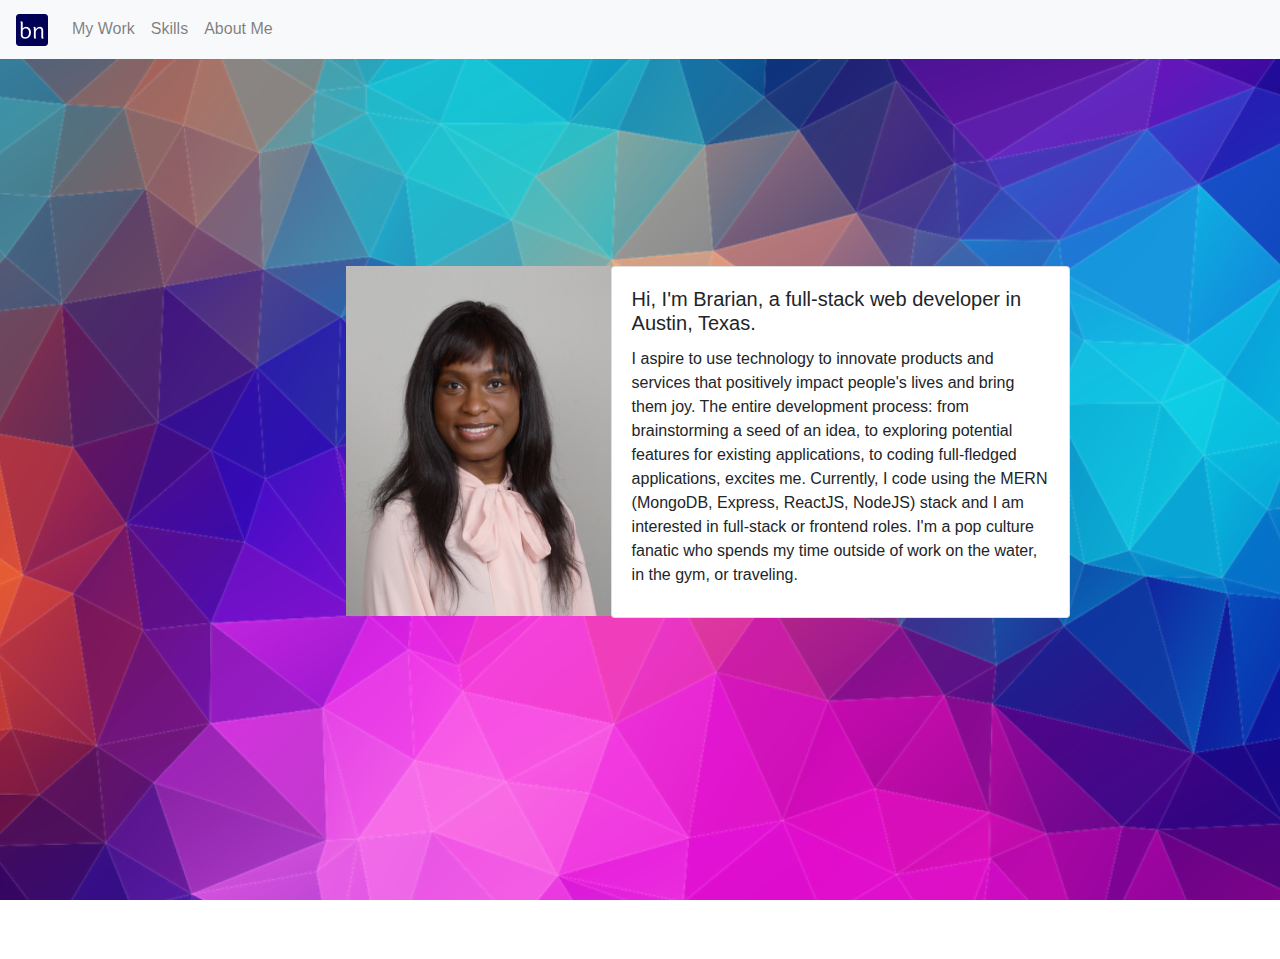
==== aboutme.html @ 0a43a2df "landing page added back in" ====
<!DOCTYPE html>
<!--[if lt IE 7]>      <html class="no-js lt-ie9 lt-ie8 lt-ie7"> <![endif]-->
<!--[if IE 7]>         <html class="no-js lt-ie9 lt-ie8"> <![endif]-->
<!--[if IE 8]>         <html class="no-js lt-ie9"> <![endif]-->
<!--[if gt IE 8]><!-->
<html class="no-js" lang="en">
  <!--<![endif]-->
  <head>
    <meta charset="utf-8" />
    <meta http-equiv="X-UA-Compatible" content="IE=edge" />
    <title></title>
    <meta name="description" content="" />
    <meta
      name="viewport"
      content="width=device-width, initial-scale=1, shrink-to-fit=no"
    />
    <link
      rel="stylesheet"
      href="https://stackpath.bootstrapcdn.com/bootstrap/4.3.1/css/bootstrap.min.css"
      integrity="sha384-ggOyR0iXCbMQv3Xipma34MD+dH/1fQ784/j6cY/iJTQUOhcWr7x9JvoRxT2MZw1T"
      crossorigin="anonymous"
    />
    <link rel="stylesheet" href="landing.css" />
    <link rel="stylesheet" href="aboutme.css" />
  </head>
  <body>
    <!--[if lt IE 7]>
      <p class="browsehappy">
        You are using an <strong>outdated</strong> browser. Please
        <a href="#">upgrade your browser</a> to improve your experience.
      </p>
    <![endif]-->
    <nav class="navbar navbar-expand-lg navbar-light bg-light">
      <a class="navbar-brand" href="/landing.html"
        ><img src="/favicon-32x32.png" width="32" height="32"
      /></a>
      <button
        class="navbar-toggler"
        type="button"
        data-toggle="collapse"
        data-target="#navbarNavAltMarkup"
        aria-controls="navbarNavAltMarkup"
        aria-expanded="false"
        aria-label="Toggle navigation"
      >
        <span class="navbar-toggler-icon"></span>
      </button>
      <div class="collapse navbar-collapse" id="navbarNavAltMarkup">
        <div class="navbar-nav">
          <a class="nav-item nav-link" href="/mywork.html">My Work</a>
          <a class="nav-item nav-link" href="#">Skills</a>
          <a class="nav-item nav-link" href="/aboutme.html">About Me</a>
        </div>
      </div>
    </nav>
    <div class="bc">
      <div class="wrapper">
        <div class="about side">
          <img class="about_pic" src="/_P7.jpeg" />
        </div>

        <div class="card mb-3 side" style="max-width: 730px;">
          <div class="card-body">
            <h5 class="card-title">
              Hi, I'm Brarian, a full-stack web developer in Austin, Texas.
            </h5>
            <p class="card-text">
              I aspire to use technology to innovate products and services that
              positively impact people's lives and bring them joy. The entire
              development process: from brainstorming a seed of an idea, to
              exploring potential features for existing applications, to coding
              full-fledged applications, excites me. Currently, I code using the
              MERN (MongoDB, Express, ReactJS, NodeJS) stack and I am interested
              in full-stack or frontend roles. I'm a pop culture fanatic who
              spends my time outside of work on the water, in the gym, or
              traveling.
            </p>
          </div>
        </div>
      </div>
    </div>
    <script
      src="https://code.jquery.com/jquery-3.3.1.slim.min.js"
      integrity="sha384-q8i/X+965DzO0rT7abK41JStQIAqVgRVzpbzo5smXKp4YfRvH+8abtTE1Pi6jizo"
      crossorigin="anonymous"
    ></script>
    <script
      src="https://cdnjs.cloudflare.com/ajax/libs/popper.js/1.14.7/umd/popper.min.js"
      integrity="sha384-UO2eT0CpHqdSJQ6hJty5KVphtPhzWj9WO1clHTMGa3JDZwrnQq4sF86dIHNDz0W1"
      crossorigin="anonymous"
    ></script>
    <script
      src="https://stackpath.bootstrapcdn.com/bootstrap/4.3.1/js/bootstrap.min.js"
      integrity="sha384-JjSmVgyd0p3pXB1rRibZUAYoIIy6OrQ6VrjIEaFf/nJGzIxFDsf4x0xIM+B07jRM"
      crossorigin="anonymous"
    ></script>
    <script src="" async defer></script>
  </body>
</html>
---- landing.css ----
body,
html {
  height: 100%;
  overflow-y: hidden;
}

.bc {
  width: 100%;
  height: 100%;

  background-image: url(triangles-1430105_1280.png);
  background-position: center;
  background-repeat: no-repeat;
  background-size: cover;
}
.centered,
.centered1 {
  position: absolute;
  top: 50%;
  left: 50%;
  transform: translate(-50%, -50%);
  color: white;
  text-align: center;
}

.centered h1 {
  font-size: 4.5em;
}
h2 {
  font-size: 3.5em;
}

.bottom {
  position: absolute;
  top: 80%;
  left: 50%;
  transform: translate(-50%, -50%);
  color: white;
  text-align: center;
}
---- aboutme.css ----
body {
  position: relative;
  overflow-x: hidden;
}
.card-body {
  height: 350px;
  width: 457px;
}
.card {
  margin-left: auto;
  margin-right: auto;
}
.about {
  text-align: center;
}
.about_pic {
  width: 265px;
  height: 350px;
}
.side {
  float: left;
}

.wrapper {
  position: relative;
  top: 23%;
  left: 27%;
}
.bc {
  width: 100%;
  height: 100%;

  background-image: url(triangles-1430105_1280.png);
  background-position: center;
  background-repeat: no-repeat;
  background-size: cover;
}
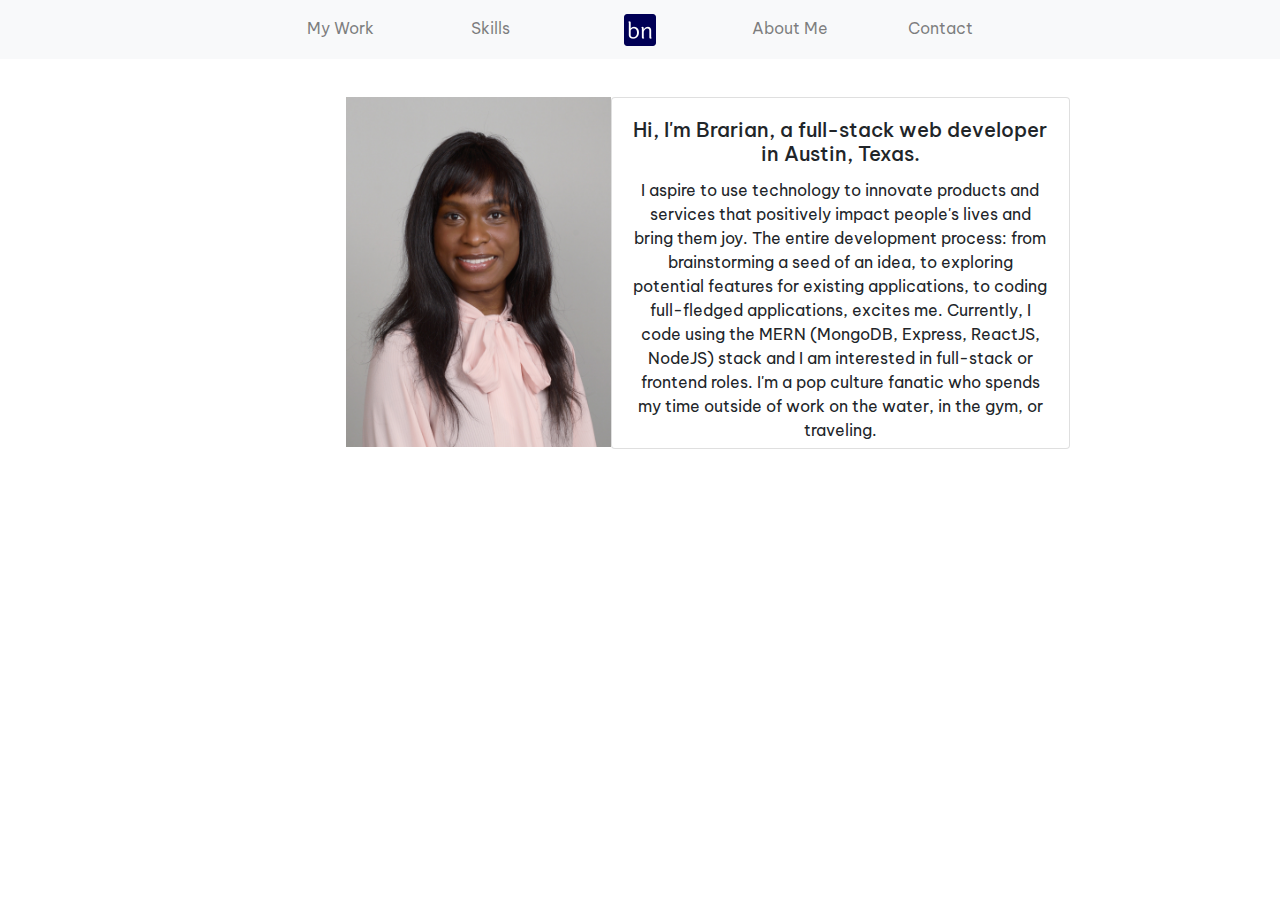
==== commit 95dd53f0: "nav bar moving, text update" ====
--- a/aboutme.html
+++ b/aboutme.html
@@ -20,7 +20,11 @@
       integrity="sha384-ggOyR0iXCbMQv3Xipma34MD+dH/1fQ784/j6cY/iJTQUOhcWr7x9JvoRxT2MZw1T"
       crossorigin="anonymous"
     />
-    <link rel="stylesheet" href="landing.css" />
+    <link
+      href="https://fonts.googleapis.com/css?family=Be+Vietnam&display=swap"
+      rel="stylesheet"
+    />
+    <link rel="stylesheet" href="navbar.css" />
     <link rel="stylesheet" href="aboutme.css" />
   </head>
   <body>
@@ -31,9 +35,6 @@
       </p>
     <![endif]-->
     <nav class="navbar navbar-expand-lg navbar-light bg-light">
-      <a class="navbar-brand" href="/landing.html"
-        ><img src="/favicon-32x32.png" width="32" height="32"
-      /></a>
       <button
         class="navbar-toggler"
         type="button"
@@ -49,7 +50,11 @@
         <div class="navbar-nav">
           <a class="nav-item nav-link" href="/mywork.html">My Work</a>
           <a class="nav-item nav-link" href="#">Skills</a>
+          <a class="navbar-brand" href="/landing.html">
+            <img src="/favicon-32x32.png" width="32" height="32" />
+          </a>
           <a class="nav-item nav-link" href="/aboutme.html">About Me</a>
+          <a class="nav-item nav-link" href="/contact.html">Contact</a>
         </div>
       </div>
     </nav>
--- a/navbar.css
+++ b/navbar.css
@@ -0,0 +1,18 @@
+body {
+  font-family: 'Be Vietnam', sans-serif;
+  text-align: center;
+}
+.collapse {
+  justify-content: center;
+}
+nav a {
+  width: 150px;
+}
+
+.navbar-brand {
+  margin-right: 0;
+}
+
+nav {
+  margin-bottom: 3%;
+}
--- a/aboutme.css
+++ b/aboutme.css
@@ -1,6 +1,7 @@
 body {
   position: relative;
   overflow-x: hidden;
+  font-family: 'Be Vietnam', sans-serif;
 }
 .card-body {
   height: 350px;
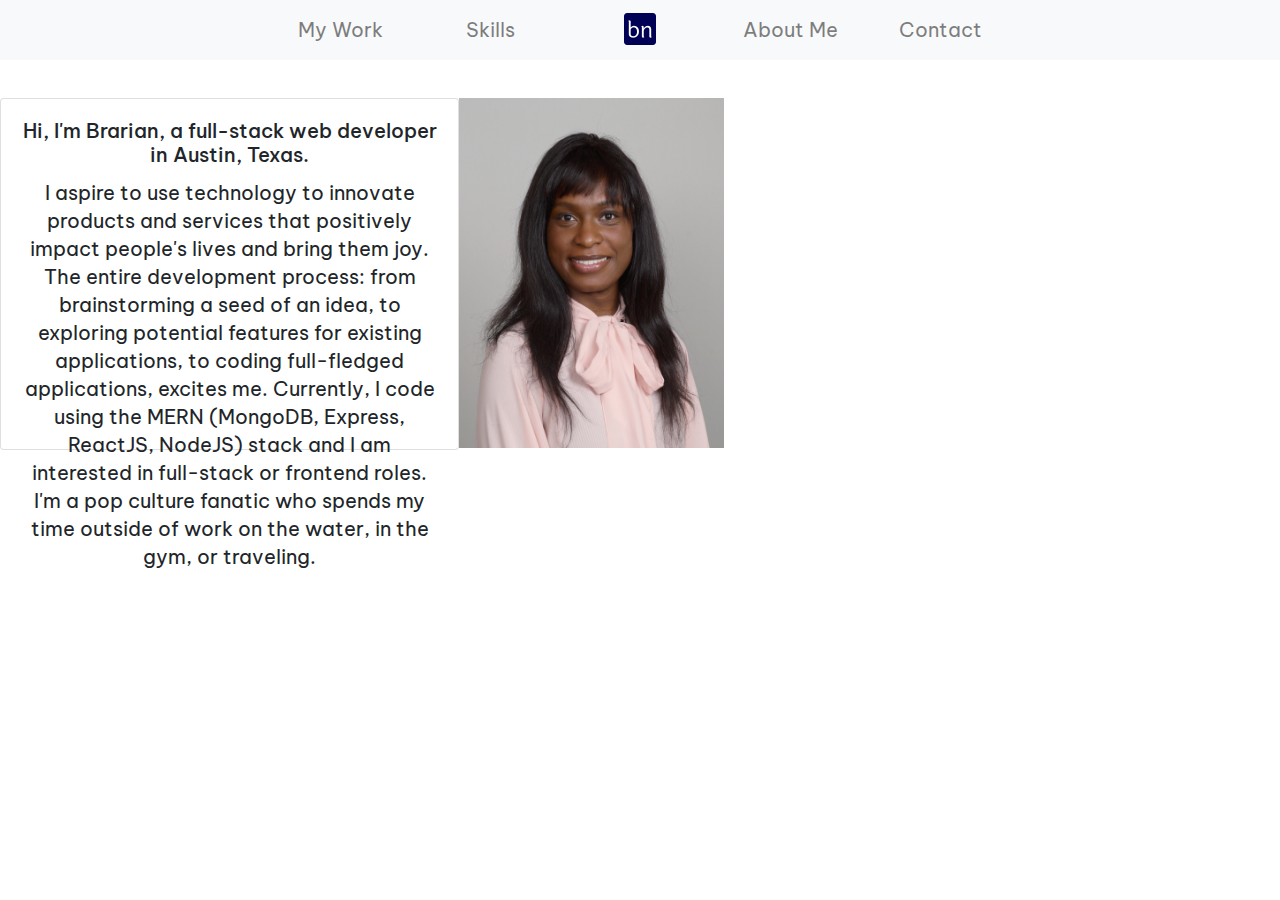
==== commit 607f761d: "nav bar not static" ====
--- a/aboutme.html
+++ b/aboutme.html
@@ -58,29 +58,25 @@
         </div>
       </div>
     </nav>
-    <div class="bc">
-      <div class="wrapper">
-        <div class="about side">
-          <img class="about_pic" src="/_P7.jpeg" />
-        </div>
+    <div class="about side">
+      <img class="about_pic" src="/_P7.jpeg" />
 
-        <div class="card mb-3 side" style="max-width: 730px;">
-          <div class="card-body">
-            <h5 class="card-title">
-              Hi, I'm Brarian, a full-stack web developer in Austin, Texas.
-            </h5>
-            <p class="card-text">
-              I aspire to use technology to innovate products and services that
-              positively impact people's lives and bring them joy. The entire
-              development process: from brainstorming a seed of an idea, to
-              exploring potential features for existing applications, to coding
-              full-fledged applications, excites me. Currently, I code using the
-              MERN (MongoDB, Express, ReactJS, NodeJS) stack and I am interested
-              in full-stack or frontend roles. I'm a pop culture fanatic who
-              spends my time outside of work on the water, in the gym, or
-              traveling.
-            </p>
-          </div>
+      <div class="card mb-3 side" style="max-width: 730px;">
+        <div class="card-body">
+          <h5 class="card-title">
+            Hi, I'm Brarian, a full-stack web developer in Austin, Texas.
+          </h5>
+          <p class="card-text">
+            I aspire to use technology to innovate products and services that
+            positively impact people's lives and bring them joy. The entire
+            development process: from brainstorming a seed of an idea, to
+            exploring potential features for existing applications, to coding
+            full-fledged applications, excites me. Currently, I code using the
+            MERN (MongoDB, Express, ReactJS, NodeJS) stack and I am interested
+            in full-stack or frontend roles. I'm a pop culture fanatic who
+            spends my time outside of work on the water, in the gym, or
+            traveling.
+          </p>
         </div>
       </div>
     </div>
--- a/navbar.css
+++ b/navbar.css
@@ -1,6 +1,8 @@
 body {
   font-family: 'Be Vietnam', sans-serif;
   text-align: center;
+  font-size: 20px;
+  line-height: 1.4;
 }
 .collapse {
   justify-content: center;
@@ -16,3 +18,6 @@
 nav {
   margin-bottom: 3%;
 }
+.collapse {
+  justify-content: center;
+}
--- a/aboutme.css
+++ b/aboutme.css
@@ -2,6 +2,8 @@
   position: relative;
   overflow-x: hidden;
   font-family: 'Be Vietnam', sans-serif;
+  font-size: 20px;
+  line-height: 1.4em;
 }
 .card-body {
   height: 350px;
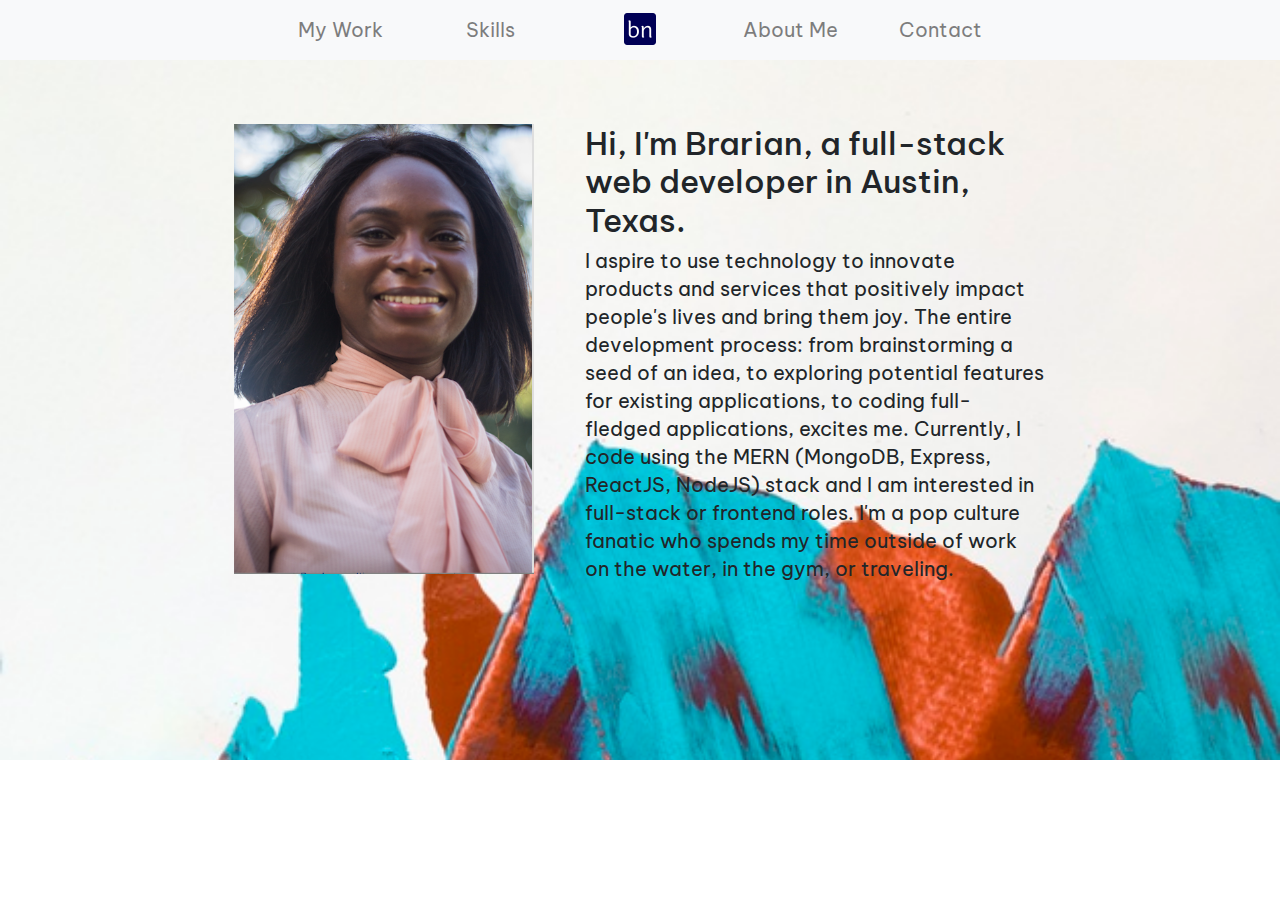
==== commit 28c0cf1b: "about me. landing, contact me background set" ====
--- a/aboutme.html
+++ b/aboutme.html
@@ -58,25 +58,23 @@
         </div>
       </div>
     </nav>
-    <div class="about side">
-      <img class="about_pic" src="/_P7.jpeg" />
-
-      <div class="card mb-3 side" style="max-width: 730px;">
-        <div class="card-body">
-          <h5 class="card-title">
+    <div class="bc">
+      <div class="about">
+        <div>
+          <img class="about_pic" src="/pinktop_copy.png" />
+        </div>
+        <div class="side">
+          <h2>
             Hi, I'm Brarian, a full-stack web developer in Austin, Texas.
-          </h5>
-          <p class="card-text">
-            I aspire to use technology to innovate products and services that
-            positively impact people's lives and bring them joy. The entire
-            development process: from brainstorming a seed of an idea, to
-            exploring potential features for existing applications, to coding
-            full-fledged applications, excites me. Currently, I code using the
-            MERN (MongoDB, Express, ReactJS, NodeJS) stack and I am interested
-            in full-stack or frontend roles. I'm a pop culture fanatic who
-            spends my time outside of work on the water, in the gym, or
-            traveling.
-          </p>
+          </h2>
+          I aspire to use technology to innovate products and services that
+          positively impact people's lives and bring them joy. The entire
+          development process: from brainstorming a seed of an idea, to
+          exploring potential features for existing applications, to coding
+          full-fledged applications, excites me. Currently, I code using the
+          MERN (MongoDB, Express, ReactJS, NodeJS) stack and I am interested in
+          full-stack or frontend roles. I'm a pop culture fanatic who spends my
+          time outside of work on the water, in the gym, or traveling.
         </div>
       </div>
     </div>
--- a/navbar.css
+++ b/navbar.css
@@ -15,9 +15,24 @@
   margin-right: 0;
 }
 
-nav {
-  margin-bottom: 3%;
-}
 .collapse {
   justify-content: center;
 }
+.bc {
+  width: 100%;
+  height: 700px;
+  background-image: url(orange-blue-strokes-with-copy-space_23-2148217392.jpg);
+  background-position: center;
+  background-repeat: no-repeat;
+  background-size: cover;
+  position: relative;
+}
+.centered,
+.centered1 {
+  position: absolute;
+  top: 50%;
+  left: 50%;
+  transform: translate(-50%, -50%);
+  color: black;
+  text-align: center;
+}
--- a/aboutme.css
+++ b/aboutme.css
@@ -1,40 +1,21 @@
 body {
-  position: relative;
-  overflow-x: hidden;
   font-family: 'Be Vietnam', sans-serif;
   font-size: 20px;
   line-height: 1.4em;
 }
-.card-body {
-  height: 350px;
-  width: 457px;
-}
-.card {
-  margin-left: auto;
-  margin-right: auto;
-}
+
 .about {
-  text-align: center;
+  display: flex;
+  justify-content: center;
+  padding-top: 5%;
 }
 .about_pic {
-  width: 265px;
-  height: 350px;
-}
-.side {
-  float: left;
+  width: 300px;
+  height: 450px;
 }
 
-.wrapper {
-  position: relative;
-  top: 23%;
-  left: 27%;
+.side {
+  width: 40%;
+  padding-left: 4%;
+  text-align: left;
 }
-.bc {
-  width: 100%;
-  height: 100%;
-
-  background-image: url(triangles-1430105_1280.png);
-  background-position: center;
-  background-repeat: no-repeat;
-  background-size: cover;
-}
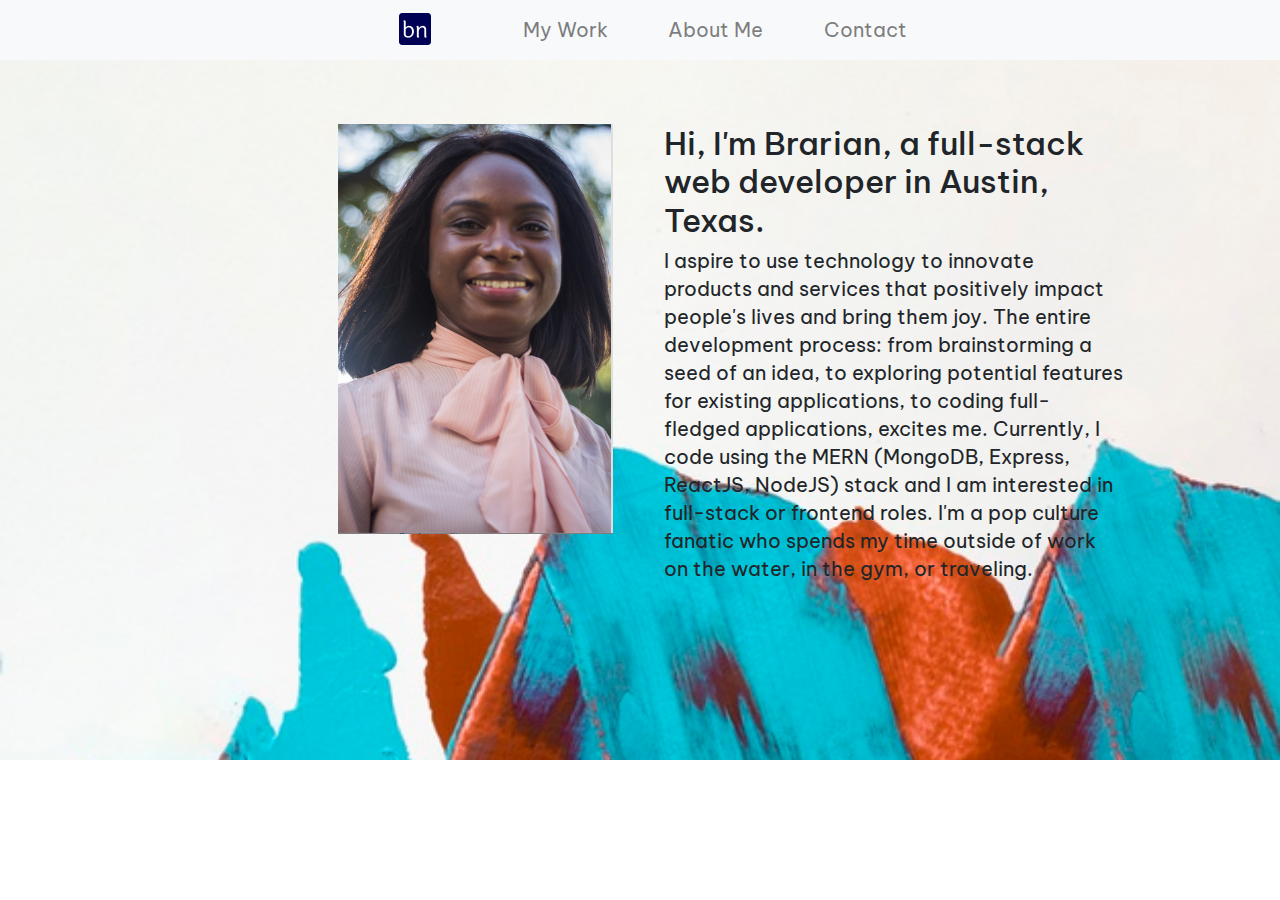
==== commit 84df38a7: "removed skill, centered navbar moved back" ====
--- a/aboutme.html
+++ b/aboutme.html
@@ -48,11 +48,11 @@
       </button>
       <div class="collapse navbar-collapse" id="navbarNavAltMarkup">
         <div class="navbar-nav">
-          <a class="nav-item nav-link" href="/mywork.html">My Work</a>
-          <a class="nav-item nav-link" href="#">Skills</a>
           <a class="navbar-brand" href="/landing.html">
             <img src="/favicon-32x32.png" width="32" height="32" />
           </a>
+          <a class="nav-item nav-link" href="/mywork.html">My Work</a>
+
           <a class="nav-item nav-link" href="/aboutme.html">About Me</a>
           <a class="nav-item nav-link" href="/contact.html">Contact</a>
         </div>
--- a/navbar.css
+++ b/navbar.css
@@ -15,9 +15,9 @@
   margin-right: 0;
 }
 
-.collapse {
+/* .collapse {
   justify-content: center;
-}
+} */
 .bc {
   width: 100%;
   height: 700px;
@@ -30,7 +30,7 @@
 .centered,
 .centered1 {
   position: absolute;
-  top: 50%;
+  top: 40%;
   left: 50%;
   transform: translate(-50%, -50%);
   color: black;
--- a/aboutme.css
+++ b/aboutme.css
@@ -8,10 +8,12 @@
   display: flex;
   justify-content: center;
   padding-top: 5%;
+  text-align: right;
 }
 .about_pic {
-  width: 300px;
-  height: 450px;
+  width: 60%;
+  height: auto;
+  text-align: right;
 }
 
 .side {
@@ -19,3 +21,14 @@
   padding-left: 4%;
   text-align: left;
 }
+
+@media screen and (max-width: 1100px) {
+  .about_pic {
+    display: none;
+  }
+  .side {
+    padding-top: 10%;
+    width: 80%;
+    text-align: left;
+  }
+}
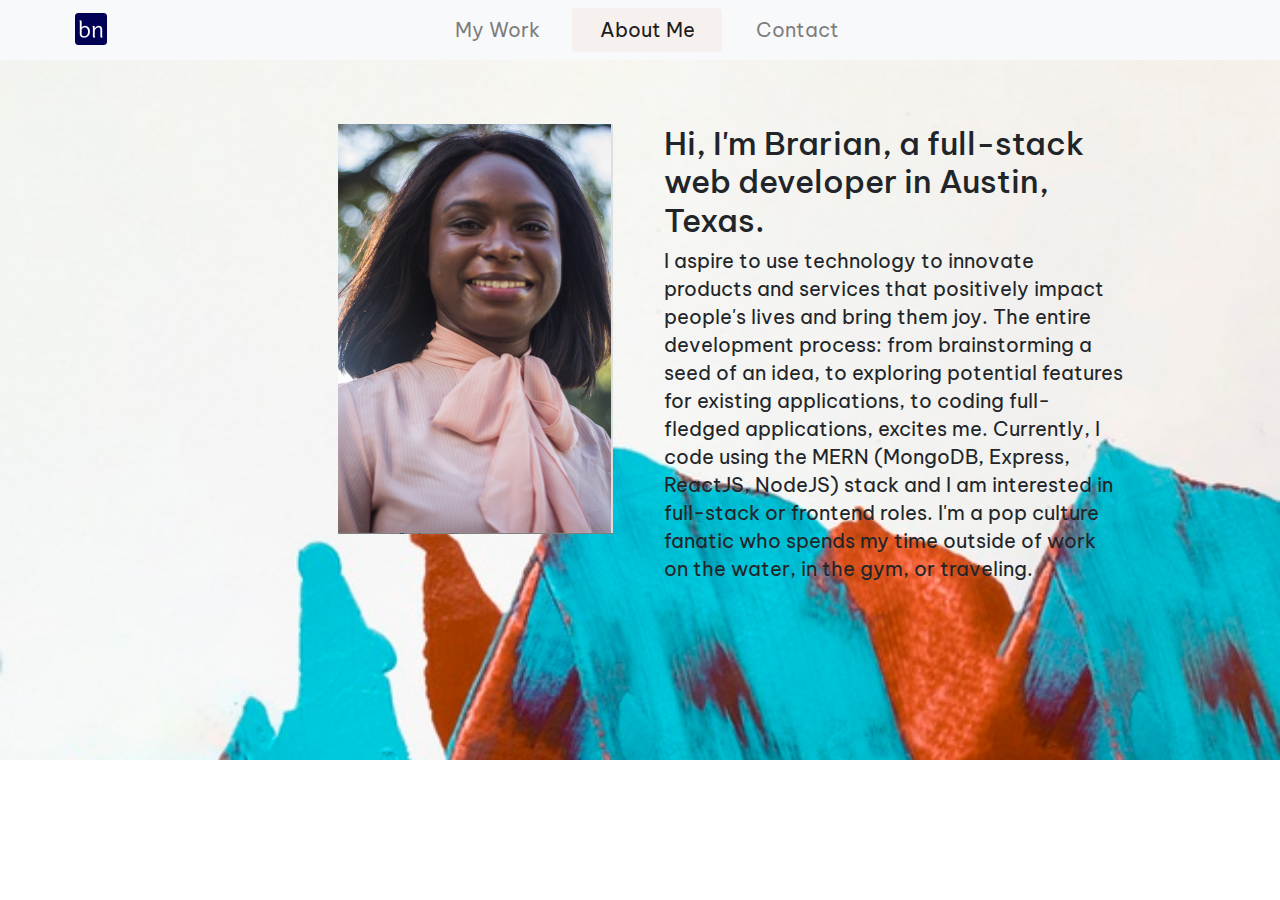
==== commit d0917ebb: "on page, active link" ====
--- a/aboutme.html
+++ b/aboutme.html
@@ -24,6 +24,10 @@
       href="https://fonts.googleapis.com/css?family=Be+Vietnam&display=swap"
       rel="stylesheet"
     />
+    <link rel="apple-touch-icon" sizes="180x180" href="/apple-touch-icon.png" />
+    <link rel="icon" type="image/png" sizes="32x32" href="/favicon-32x32.png" />
+    <link rel="icon" type="image/png" sizes="16x16" href="/favicon-16x16.png" />
+    <link rel="manifest" href="/site.webmanifest" />
     <link rel="stylesheet" href="navbar.css" />
     <link rel="stylesheet" href="aboutme.css" />
   </head>
@@ -34,7 +38,7 @@
         <a href="#">upgrade your browser</a> to improve your experience.
       </p>
     <![endif]-->
-    <nav class="navbar navbar-expand-lg navbar-light bg-light">
+    <nav class="navbar navbar-expand-lg navbar-light bg-light nav-pills">
       <button
         class="navbar-toggler"
         type="button"
@@ -47,14 +51,14 @@
         <span class="navbar-toggler-icon"></span>
       </button>
       <div class="collapse navbar-collapse" id="navbarNavAltMarkup">
-        <div class="navbar-nav">
-          <a class="navbar-brand" href="/landing.html">
+        <div class="navbar-nav mr-auto">
+          <a class="navbar-brand" href="/index.html">
             <img src="/favicon-32x32.png" width="32" height="32" />
           </a>
           <a class="nav-item nav-link" href="/mywork.html">My Work</a>
 
-          <a class="nav-item nav-link" href="/aboutme.html">About Me</a>
-          <a class="nav-item nav-link" href="/contact.html">Contact</a>
+          <a class="nav-item nav-link active" href="/aboutme.html">About Me</a>
+          <a class="nav-item nav-link " href="/contact.html">Contact</a>
         </div>
       </div>
     </nav>
--- a/navbar.css
+++ b/navbar.css
@@ -36,3 +36,12 @@
   color: black;
   text-align: center;
 }
+
+.navbar-brand {
+  margin-right: 20vw;
+}
+
+.nav-pills .nav-link.active,
+.nav-pills .show > .nav-link {
+  background-color: #f6f0ee;
+}
--- a/aboutme.css
+++ b/aboutme.css
@@ -32,3 +32,7 @@
     text-align: left;
   }
 }
+
+.navbar-brand {
+  margin-right: 20vw;
+}
